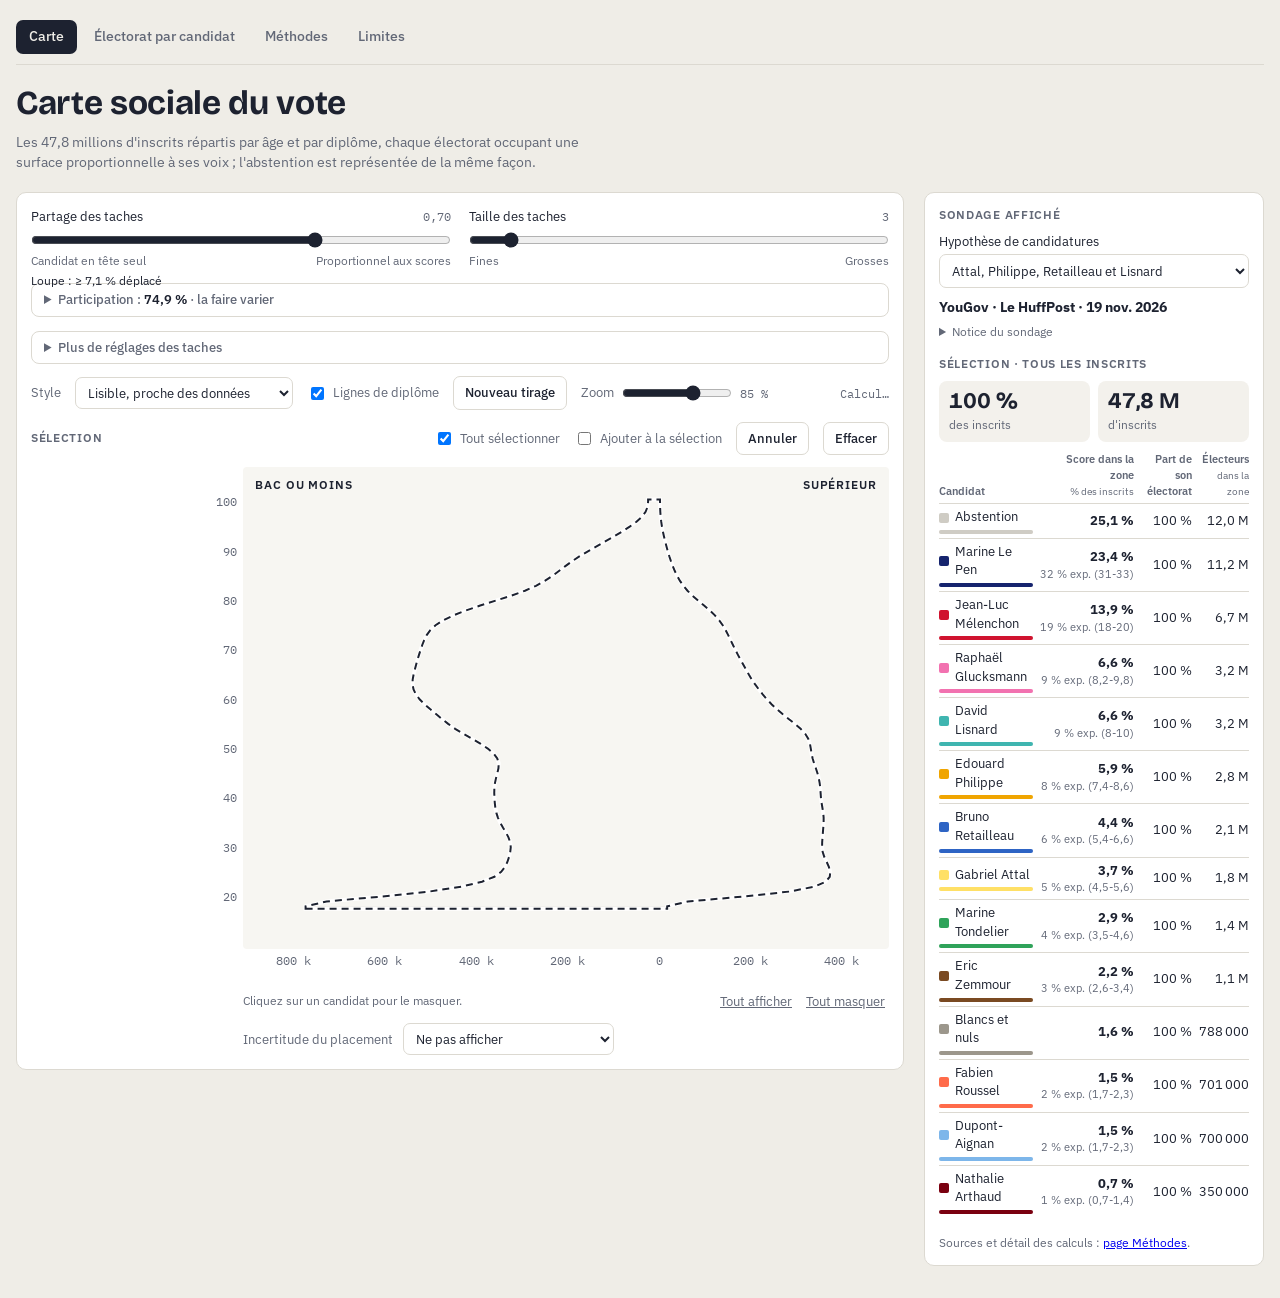
==== index.html @ eeb90f25 "Site à jour (version b83cc2e du dépôt de travail)" ====
<!doctype html>
<html lang="fr">
<head>
<meta charset="utf-8">
<meta name="robots" content="noindex, nofollow">
<meta name="viewport" content="width=device-width,initial-scale=1">
<title>Carte sociale du vote</title>
<link rel="preconnect" href="https://fonts.googleapis.com">
<link rel="stylesheet" href="https://fonts.googleapis.com/css2?family=Bricolage+Grotesque:opsz,wght@12..96,600;12..96,700&family=IBM+Plex+Sans:wght@400;500;600&family=IBM+Plex+Mono:wght@400;500&display=swap">
<link rel="stylesheet" href="style.css">
<script src="theme.js"></script>
</head>
<body>
<div class="wrap">
  <header>
    <nav class="onglets" aria-label="Pages du site"><a href="index.html" aria-current="page">Carte</a><a href="electorats.html">Électorat par candidat</a><a href="methodes.html">Méthodes</a><a href="limites.html">Limites</a><label class="theme"><input type="checkbox" id="theme"> Mode clair</label></nav>
    <h1>Carte sociale du vote</h1>
    <p class="sub">Les 47,8 millions d'inscrits répartis par âge et par diplôme, chaque électorat occupant une surface proportionnelle à ses voix ; l'abstention est représentée de la même façon.</p>
  </header>

  <section class="stage" aria-label="Carte">
    <div class="controls deux">
      <div class="ctl avec-loupe">
        <div class="row"><label for="temp">Partage des taches</label><output id="temp_o"></output></div>
        <input type="range" id="temp" min="0.05" max="1" step="0.05" value="0.45">
        <div class="ends"><span>Candidat en tête seul</span><span>Proportionnel aux scores</span></div>
        <p class="contraste" id="contraste" title="Part moyenne de la surface de chaque zone (tranche d'âge × diplôme) dessinée d'une autre couleur que celle du modèle. En dessous de 1, le réglage accentue le candidat en tête de chaque zone, si bien que le dessin grossit les bastions. Le total de chaque candidat reste exact, et les chiffres de la sélection ne dépendent pas de ce réglage. Le regroupement (gravité) accroît encore l'écart, d'où le signe ≥. Détail dans la page Méthodes, étape 6."></p>
      </div>
      <div class="ctl">
        <div class="row"><label for="grain">Taille des taches</label><output id="grain_o"></output></div>
        <input type="range" id="grain" min="2" max="14" step="1" value="5">
        <div class="ends"><span>Fines</span><span>Grosses</span></div>
      </div>
    </div>

    <details class="reglages participation" id="participation"></details>

    <details class="reglages">
      <summary>Plus de réglages des taches</summary>
      <div class="controls">
        <div class="ctl">
          <div class="row"><label for="grav">Regroupement (gravité)</label><output id="grav_o"></output></div>
          <input type="range" id="grav" min="0" max="4" step="0.25" value="0">
          <div class="ends"><span>Aucun</span><span>Maximal</span></div>
        </div>
        <div class="ctl">
          <div class="row"><label for="portee">Portée de la gravité</label><output id="portee_o"></output></div>
          <input type="range" id="portee" min="4" max="40" step="2" value="10">
          <div class="ends"><span>Voisins proches</span><span>Loin</span></div>
        </div>
        <div class="ctl">
          <div class="row"><label for="etir">Forme des taches</label><output id="etir_o"></output></div>
          <input type="range" id="etir" min="1" max="6" step="0.5" value="1">
          <div class="ends"><span>Rondes</span><span>Allongées (le long des âges)</span></div>
        </div>
      </div>
    </details>

    <div class="toolbar">
      <label class="opt" for="style">Style</label>
      <select id="style" class="style-sel" aria-label="Préréglage du style des taches"></select>
      <label class="opt"><input type="checkbox" id="dlines" checked> Lignes de diplôme</label>
      <button type="button" class="btn" id="reseed">Nouveau tirage</button>
      <label class="opt zoom" for="zoom">Zoom <input type="range" id="zoom" min="55" max="100" step="5" value="85"> <output id="zoom_o">85 %</output></label>
      <span class="spacer"></span>
      <span class="status" id="status" aria-live="polite"></span>
    </div>

    <div class="toolbar">
      <span class="tag inline">Sélection</span>
      <span class="spacer"></span>
      <label class="opt"><input type="checkbox" id="toutsel"> Tout sélectionner</label>
      <label class="opt"><input type="checkbox" id="add"> Ajouter à la sélection</label>
      <button type="button" class="btn" id="undo">Annuler</button>
      <button type="button" class="btn" id="clear">Effacer</button>
    </div>

    <div class="mapbox">
      <div class="gens" id="gens" role="group" aria-label="Générations"></div>
      <div class="yax" id="yax" aria-hidden="true"></div>
      <div class="map" id="map">
        <canvas id="tiles" role="img" aria-label="Pyramide des inscrits par âge et diplôme, en taches colorées par candidat"></canvas>
        <canvas id="over" aria-hidden="true"></canvas>
        <canvas id="draw" aria-label="Zone de dessin du lasso"></canvas>
        <div class="side-l">Bac ou moins</div>
        <div class="side-r">Supérieur</div>
      </div>
      <div></div><div></div>
      <div class="xax" id="xax" aria-hidden="true"></div>
    </div>
    <div class="legende">
      <div class="chips" id="chips" role="group" aria-label="Légende : candidats affichés (cliquer pour masquer)"></div>
      <div class="links"><span class="hint-l">Cliquez sur un candidat pour le masquer.</span><button type="button" class="linkbtn" id="all">Tout afficher</button><button type="button" class="linkbtn" id="none">Tout masquer</button></div>
      <div class="incert-ctl"><label for="incert">Incertitude du placement</label>
        <select id="incert" class="style-sel" aria-label="Hachurer les zones où la place des électeurs d'un candidat est incertaine"><option value="">Ne pas afficher</option></select></div>
      <p class="incert-leg" id="incert-leg" hidden></p>
    </div>
  </section>

  <aside class="panel">
    <div>
      <div class="tag">Sondage affiché</div>
      <div class="ctl ctl-hyp">
        <label for="hyp">Hypothèse de candidatures</label>
        <select id="hyp"></select>
      </div>
      <div id="sondage" class="sondage"></div>
    </div>
    <div id="bloc-sel">
      <div class="tag" id="seltitle">Sélection</div>
      <div id="sel"></div>
    </div>
    <p class="foot">Sources et détail des calculs : <a href="methodes.html">page Méthodes</a>.</p>
  </aside>
</div>
<script src="registre.js"></script>
<script src="taches.js"></script>
<script src="common.js"></script>
<script src="app.js"></script>
</body>
</html>
---- style.css ----
:root{
  --bg:#efede7; --panel:#ffffff; --paper:#f7f6f2; --fg:#1d2230; --muted:#626877; --line:#dcd9d1; --chip:#f3f1ec; --accent:#e0115f;
  --dip0:#86b6ef; --dip1:#5598e7; --dip2:#3987e5; --dip3:#256abf; --dip4:#184f95; --dip5:#0d366b;
  --f-display:"Bricolage Grotesque","Helvetica Neue",Arial,sans-serif;
  --f-body:"IBM Plex Sans","Helvetica Neue",Arial,sans-serif;
  --f-mono:"IBM Plex Mono",ui-monospace,Menlo,monospace;
  color-scheme:light;
}
@media (prefers-color-scheme: dark){
  :root:not([data-theme="light"]){--bg:#15171d;--panel:#1d2028;--fg:#e9eaef;--muted:#9da3b1;--line:#30343f;--chip:#262a33;--accent:#ff4d8d;--dip0:#184f95;--dip1:#256abf;--dip2:#3987e5;--dip3:#6da7ec;--dip4:#9ec5f4;--dip5:#cde2fb;color-scheme:dark}
}
*{box-sizing:border-box}
body{margin:0;background:var(--bg);color:var(--fg);font:14px/1.45 var(--f-body);padding:20px 16px 32px}
.wrap{max-width:1360px;margin:0 auto;display:grid;grid-template-columns:minmax(0,1fr) 340px;gap:20px;align-items:start}
@media (max-width:1000px){.wrap{grid-template-columns:minmax(0,1fr)}}
header{grid-column:1/-1}
h1{font-family:var(--f-display);font-weight:700;font-size:clamp(1.5rem,3vw,2.1rem);margin:0 0 4px;letter-spacing:-.01em}
.sub{margin:0;color:var(--muted);max-width:75ch}
.stage,.panel{background:var(--panel);border:1px solid var(--line);border-radius:10px;padding:14px;min-width:0}
.stage{display:flex;flex-direction:column;gap:12px}
.controls{display:grid;grid-template-columns:minmax(0,1.2fr) minmax(0,1fr) minmax(0,1fr);gap:10px 18px;align-items:end}
@media (max-width:700px){.controls{grid-template-columns:minmax(0,1fr)}.controls .contraste{position:static}}
.controls.deux{grid-template-columns:minmax(0,1fr) minmax(0,1fr)}
@media (max-width:700px){.controls.deux{grid-template-columns:minmax(0,1fr)}}
.ctl-hyp{margin:2px 0 10px}
.ctl{display:flex;flex-direction:column;gap:3px;min-width:0;font-size:.84rem}
.ctl .row{display:flex;justify-content:space-between;gap:8px}
.ctl output{font-family:var(--f-mono);font-size:.78rem;color:var(--muted)}
.ctl input[type=range]{width:100%;accent-color:var(--fg);margin:2px 0}
.ctl select{font:inherit;padding:6px 8px;border-radius:7px;border:1px solid var(--line);background:var(--panel);color:var(--fg)}
.ends{display:flex;justify-content:space-between;font-size:.72rem;color:var(--muted)}
.ctl.avec-loupe{position:relative}
.contraste{position:absolute;left:0;right:0;top:100%;margin:3px 0 0;font-size:.74rem;color:var(--fg);cursor:help;white-space:nowrap;overflow:hidden;text-overflow:ellipsis}
.toolbar{display:flex;flex-wrap:wrap;gap:8px 14px;align-items:center}
.opt{display:flex;align-items:center;gap:6px;font-size:.84rem;color:var(--muted)}
.btn{font:inherit;font-size:.84rem;font-weight:500;padding:6px 11px;border-radius:7px;border:1px solid var(--line);background:var(--panel);color:var(--fg);cursor:pointer}
.btn:hover{border-color:var(--muted)}
.spacer{flex:1}
.status{font-size:.78rem;color:var(--muted);font-family:var(--f-mono)}
button:focus-visible,input:focus-visible,select:focus-visible{outline:2px solid var(--accent);outline-offset:2px}
.zoom input{width:110px;accent-color:var(--fg)}
.zoom output{font-family:var(--f-mono);font-size:.78rem;min-width:3.2em}
.mapbox{display:grid;grid-template-columns:178px 34px minmax(0,1fr);grid-template-rows:auto 24px}
.gens{position:relative}
.gen{position:absolute;left:0;right:6px;display:flex;gap:7px;padding:4px 0;cursor:pointer;border:none;background:none;text-align:left;font:inherit;color:inherit;overflow:hidden}
.gen .bar{flex:none;width:6px;border-radius:2px}
.gen .txt{min-width:0;display:flex;flex-direction:column;justify-content:center;gap:1px;font-size:.7rem;line-height:1.2}
.gen b{font-size:.76rem;font-weight:600;white-space:nowrap}
.gen .yrs{font-weight:500}
.gen .tops{color:var(--fg)}
.gen .ab{color:var(--muted);font-size:.68rem;white-space:nowrap}
.gen:hover .txt,.gen.on .txt{text-decoration:underline;text-underline-offset:2px}
.gen.on .bar{box-shadow:0 0 0 2px var(--fg)}
.gen .lettre{display:none;font:600 .72rem var(--f-body);align-self:center}
@media (max-width:700px){.mapbox{grid-template-columns:12px 26px minmax(0,1fr)}.gen{gap:0;right:2px}.gen .txt{display:none}}
/* sur une seule colonne, le bloc « Sélection » est déplacé sous la carte (app.js, placerSelection) */
.stage>#bloc-sel{margin:10px 0 4px}
#draw{touch-action:none;cursor:crosshair}
.tag.inline{margin:0}
.kpi{display:grid;grid-template-columns:1fr 1fr;gap:8px;margin-bottom:10px}
.kpi div{background:var(--chip);border-radius:8px;padding:8px 10px}
.kpi b{display:block;font-family:var(--f-display);font-size:1.4rem;font-weight:700;font-variant-numeric:tabular-nums;line-height:1.1}
.kpi small{color:var(--muted);font-size:.74rem}
.res{width:100%;border-collapse:collapse;font-size:.8rem;font-variant-numeric:tabular-nums}
.res th{font-size:.68rem;font-weight:600;color:var(--muted);text-align:right;padding:0 0 4px 6px;vertical-align:bottom}
.res th:first-child{text-align:left;padding-left:0}
.res td{padding:4px 0 4px 6px;border-top:1px solid var(--line);text-align:right;white-space:nowrap}
.res td:first-child{text-align:left;padding-left:0;white-space:normal}
.res .nm2{display:flex;align-items:center;gap:6px}
.res .sq{width:10px;height:10px;border-radius:2px;flex:none}
.res .barre{height:4px;background:var(--chip);border-radius:2px;margin-top:3px}
.res .barre i{display:block;height:100%;border-radius:2px}
.res tr.bloc td{font-weight:600}
.res tr.dim td{opacity:.45}
.empty{color:var(--muted);background:var(--chip);border-radius:8px;padding:10px;font-size:.84rem}
.yax{position:relative}
.yax span{position:absolute;right:6px;transform:translateY(-50%);font-family:var(--f-mono);font-size:.72rem;color:var(--muted)}
.map{position:relative;aspect-ratio:1100/820;background:var(--paper);border-radius:4px;overflow:hidden}
.map canvas{position:absolute;inset:0;width:100%;height:100%}
#over{cursor:crosshair}
.side-l,.side-r{position:absolute;top:10px;font:600 .72rem var(--f-body);letter-spacing:.08em;text-transform:uppercase;color:#1d2230;pointer-events:none}
.side-l{left:12px}.side-r{right:12px}
.xax{grid-column:3;position:relative}
.xax span{position:absolute;top:4px;transform:translateX(-50%);font-family:var(--f-mono);font-size:.72rem;color:var(--muted);white-space:nowrap}
.panel{display:flex;flex-direction:column;gap:16px}
.tag{font-size:.72rem;font-weight:600;letter-spacing:.06em;text-transform:uppercase;color:var(--muted);margin-bottom:8px}
.legende{padding-left:212px}
@media (max-width:700px){.legende{padding-left:0}}
.chips{display:grid;grid-template-columns:repeat(auto-fill,minmax(290px,1fr));gap:2px 14px}
.hint-l{font-size:.78rem;color:var(--muted);margin-right:auto}
.chip{display:grid;grid-template-columns:14px minmax(0,1fr) auto auto;gap:8px;align-items:center;padding:4px 6px;border-radius:6px;cursor:pointer;user-select:none;font-size:.86rem}
.chip:hover{background:var(--chip)}
.chip input{position:absolute;opacity:0;pointer-events:none}
.chip .sw{width:14px;height:14px;border-radius:3px;box-shadow:inset 0 0 0 1px rgba(0,0,0,.12)}
.chip small{font-family:var(--f-mono);color:var(--muted);font-size:.74rem;text-align:right}
.chip.off{opacity:.5}
.chip.off .sw{background:transparent!important;box-shadow:inset 0 0 0 1.5px var(--muted)}
.chip.off .nm{text-decoration:line-through}
.links{display:flex;gap:6px;margin-top:6px}
.linkbtn{font:inherit;font-size:.8rem;background:none;border:none;color:var(--muted);text-decoration:underline;cursor:pointer;padding:2px 4px}
.sondage{font-size:.86rem}
.sondage p{margin:6px 0 0;color:var(--muted);font-size:.78rem}
.notice{margin-top:4px}
.notice summary{cursor:pointer;font-size:.78rem;color:var(--muted);width:max-content}
.notice summary:hover{color:var(--fg)}
.notice p{margin:4px 0 0;color:var(--muted);font-size:.78rem}
.foot{font-size:.74rem;color:var(--muted);margin:0}
/* page Méthode */
.doc{max-width:760px;margin:0 auto;font-size:1rem;line-height:1.65}
.doc h1{margin:8px 0 6px}
.doc h2{font-family:var(--f-display);font-weight:700;font-size:1.3rem;margin:2em 0 .5em}
.doc .chapo{color:var(--muted);font-size:1.08rem;margin:0 0 1.5em}
.doc a{color:inherit;text-decoration-color:var(--muted);text-underline-offset:2px}
.doc ul{padding-left:1.2em}.doc li{margin:.4em 0}
.doc code{font-family:var(--f-mono);font-size:.86em;background:var(--chip);padding:1px 5px;border-radius:4px}
.encadre{background:var(--panel);border:1px solid var(--line);border-radius:10px;padding:4px 20px 8px}
.encadre h2{margin-top:.8em}
.limites dt{font-weight:600;margin-top:1em}
.limites dd{margin:.2em 0 0;color:var(--fg)}
.retour{font-size:.9rem}.retour a{color:var(--muted)}
.retour.bas{margin-top:3em}
header .nav{margin-top:6px;font-size:.88rem}
header .nav a{color:var(--muted);text-underline-offset:2px}
.tab-wrap{overflow-x:auto;margin:1em 0}
.fiab-tab{width:100%;border-collapse:collapse;font-size:.9rem;line-height:1.5;min-width:560px}
.fiab-tab th{text-align:left;font-size:.74rem;font-weight:600;letter-spacing:.04em;text-transform:uppercase;color:var(--muted);padding:0 10px 8px 0;border-bottom:1px solid var(--line)}
.fiab-tab td{vertical-align:top;padding:10px 10px 10px 0;border-bottom:1px solid var(--line)}
.fiab-tab td:first-child{font-weight:600;width:26%}
.fiab-tab td:nth-child(2){width:120px;white-space:nowrap}
.fiab{display:inline-block;font-size:.76rem;font-weight:600;padding:2px 9px;border-radius:999px}
.fiab.f1{background:#d8efdc;color:#1d5b2a}
.fiab.f2{background:#e6f0d2;color:#46601a}
.fiab.f3{background:#fbe9c8;color:#7a4b06}
.fiab.f4{background:#f9d6cf;color:#8a2412}
.fiab.f5{background:#e4e2dd;color:#4a4a48}
.note-tab{font-size:.8rem;color:var(--muted)}
/* page « Électorat de chaque candidat » */
.ep{max-width:1600px;margin:0 auto;background:var(--panel);border:1px solid var(--line);border-radius:10px;padding:16px}
.ep .nav{margin:0 0 6px;font-size:.86rem}.ep .nav a{color:var(--muted);text-underline-offset:2px}
.ep-tete{display:flex;flex-wrap:wrap;gap:12px 28px;justify-content:space-between;align-items:end}
.ep-tete h1{font-size:clamp(1.3rem,2.4vw,1.8rem)}
.ep-ctl{display:grid;grid-template-columns:minmax(0,300px) 200px 200px;gap:10px 18px;align-items:end}
@media (max-width:620px){.ep-ctl{grid-template-columns:minmax(0,1fr)}}
.ep-sondage{margin:8px 0 14px;font-size:.78rem;color:var(--muted)}
.ep-corps{display:grid;grid-template-columns:minmax(0,4fr) minmax(0,7fr);gap:18px 24px;align-items:start}
@media (max-width:1100px){.ep-corps{grid-template-columns:minmax(0,1fr)}}
.ep-tout canvas{display:block;width:100%;aspect-ratio:5/4;max-height:72vh;margin-top:4px}
.ep .t{display:flex;justify-content:space-between;align-items:baseline;gap:6px;font-size:.88rem}
.ep-tout .t{font-size:.95rem}.ep-tout .opt{font-size:.78rem}
.ep .t b{font-weight:600;display:flex;align-items:center;gap:5px;min-width:0;white-space:nowrap;overflow:hidden;text-overflow:ellipsis}
.ep .t b i{flex:none;width:9px;height:9px;border-radius:2px}
.ep .t small{font-family:var(--f-mono);color:var(--muted);font-size:.72rem;white-space:nowrap}
.pt-grille{display:grid;grid-template-columns:repeat(auto-fill,minmax(210px,1fr));gap:18px 18px}
.pt-carte{min-width:0}
.pt-carte canvas{display:block;width:100%;aspect-ratio:5/4;margin-top:1px}
.pt-barre{height:5px;background:var(--chip);border-radius:2px;overflow:hidden}
.pt-barre i{display:block;height:100%}
.pt-leg{display:flex;flex-wrap:wrap;gap:3px 12px;font-size:.76rem;color:var(--muted);margin-top:6px}
.pt-leg i{display:inline-block;width:9px;height:9px;border-radius:2px;margin-right:4px;vertical-align:-1px}
.pt-pied{display:grid;grid-template-columns:260px minmax(0,1fr);gap:10px 28px;margin-top:18px;align-items:start}
@media (max-width:700px){.pt-pied{grid-template-columns:minmax(0,1fr)}}
.pt-pied p{margin:0;font-size:.78rem;color:var(--muted)}
.pt-cle i{display:block;height:12px;border-radius:2px;margin:6px 0 2px;background:linear-gradient(90deg,#f7f6f2,#16246e);box-shadow:inset 0 0 0 1px var(--line)}
.doc h3{font-size:1.05rem;margin:1.6em 0 .4em}
.pt-carte .t{flex-wrap:wrap;row-gap:0}
.theme{display:inline-flex;align-items:center;gap:5px;margin-left:12px;font-size:.82rem;color:var(--muted);cursor:pointer;white-space:nowrap}
.theme[hidden]{display:none}
@media (min-width:1101px){.ep-tout{position:sticky;top:12px}}
.pt-carte .membres{font-size:.72rem;color:var(--muted);margin-top:-1px}
.ptall-box{position:relative}
.ptvide{position:absolute;inset:0;display:flex;align-items:center;justify-content:center;margin:0;font-size:.85rem;color:var(--muted)}
.ptvide[hidden]{display:none}
.ep-tout .liens{display:flex;gap:2px}
.pt-leg .leg{font:inherit;font-size:.8rem;color:var(--fg);background:none;border:1px solid transparent;border-radius:6px;padding:2px 6px;cursor:pointer;display:inline-flex;align-items:center}
.pt-leg .leg:hover{background:var(--chip)}
.pt-leg .leg.off{color:var(--muted);text-decoration:line-through;opacity:.6}
.pt-leg .leg.off i{background:transparent!important;box-shadow:inset 0 0 0 1.5px var(--muted)}
.pt-aide{margin:2px 0 0;font-size:.72rem;color:var(--muted)}
.res small.ins{display:block;font-size:.66rem;color:var(--muted);font-weight:400}
.gen .tops i{font-style:normal;color:var(--muted)}
.res th small{font-weight:400;font-size:.62rem}
.onglets{display:flex;flex-wrap:wrap;align-items:center;gap:4px;margin:0 0 14px;padding-bottom:10px;border-bottom:1px solid var(--line)}
.onglets a{font-size:.86rem;font-weight:500;color:var(--muted);text-decoration:none;padding:6px 12px;border-radius:7px;border:1px solid transparent}
.onglets a:hover{color:var(--fg);background:var(--chip)}
.onglets a[aria-current="page"]{color:var(--bg);background:var(--fg)}
.onglets .theme{margin-left:auto}
body>nav.onglets{max-width:1360px;margin:0 auto 14px}
.doc .onglets a{text-decoration:none}
.ctl[hidden]{display:none}
.construction .formule{font-family:var(--f-mono);font-size:.86rem;line-height:1.7;background:var(--chip);border-left:3px solid var(--accent);border-radius:4px;padding:8px 12px;margin:.6em 0 1em;overflow-x:auto}
.construction var{font-style:italic;font-family:inherit}
.construction .formule var{font-family:var(--f-body)}
.construction .chaine{list-style:none;padding:0;margin:1.6em 0;display:flex;flex-wrap:wrap;gap:6px}
.construction .chaine li{margin:0}
.construction .chaine a{display:inline-flex;align-items:center;gap:6px;font-size:.84rem;text-decoration:none;color:var(--fg);background:var(--panel);border:1px solid var(--line);border-radius:999px;padding:4px 12px 4px 4px}
.construction .chaine a:hover{border-color:var(--muted)}
.construction .chaine b,.construction .num{display:inline-flex;align-items:center;justify-content:center;width:22px;height:22px;border-radius:50%;background:var(--fg);color:var(--bg);font:600 .78rem var(--f-body)}
.construction .num{width:30px;height:30px;font-size:.95rem;flex:none}
.construction .etape{border-top:1px solid var(--line);margin-top:2.4em;padding-top:.4em}
.construction .etape h2{display:flex;flex-wrap:wrap;align-items:center;gap:8px 10px}
.construction .etape h2 .fiab{font-family:var(--f-body)}
.construction h3{font-size:.8rem;letter-spacing:.06em;text-transform:uppercase;color:var(--muted);margin:1.5em 0 .3em}
.construction .pistes{background:var(--panel);border:1px solid var(--line);border-radius:8px;padding:10px 16px 4px;margin-top:1.4em;font-size:.94rem}
.construction .pistes ul{margin:.4em 0}
.petit-tab{border-collapse:collapse;font-size:.86rem;margin:.6em 0 1em;font-variant-numeric:tabular-nums;display:block;overflow-x:auto}
.petit-tab th,.petit-tab td{padding:4px 12px 4px 0;text-align:right;border-bottom:1px solid var(--line);white-space:nowrap}
.petit-tab th{font-size:.74rem;color:var(--muted);font-weight:600}
.petit-tab td:first-child,.petit-tab th:first-child{text-align:left}
.construction .priorites li{margin:.5em 0}
.graphe{margin:1.2em 0 1.6em;padding:0}
.graphe figcaption{font-size:.95rem;margin-bottom:4px}
.graphe figcaption b{display:block;font-weight:600}
.graphe figcaption span{color:var(--muted);font-size:.84rem}
.g-corps{position:relative}
.g-corps svg{display:block;width:100%;height:auto;overflow:visible;touch-action:pan-y}
.g-leg{display:flex;flex-wrap:wrap;gap:3px 14px;font-size:.78rem;color:var(--muted);margin:4px 0 2px}
.g-leg i{display:inline-block;width:14px;height:3px;border-radius:2px;background:var(--c);margin-right:5px;vertical-align:3px}
.g-leg i.pt{width:8px;height:8px;border-radius:50%;vertical-align:0}
.g-leg i.tir{background:repeating-linear-gradient(90deg,var(--c) 0 4px,transparent 4px 7px)}
.g-grille{stroke:var(--line);stroke-width:1}
.g-base{stroke:var(--muted);stroke-width:1;opacity:.6}
.g-ref{stroke:var(--muted);stroke-width:1;stroke-dasharray:3 3}
.g-axe{fill:var(--muted);font:11px var(--f-mono)}
.g-ligne{fill:none;stroke-width:2;stroke-linejoin:round;stroke-linecap:round}
.g-ligne.tir{stroke-dasharray:5 4}
.g-pt{stroke:var(--panel);stroke-width:2}
.g-aire{stroke:var(--panel);stroke-width:1.5}
.g-ret{stroke:var(--muted);stroke-width:1}
.g-bulle{position:absolute;top:30px;z-index:2;pointer-events:none;background:var(--panel);border:1px solid var(--line);border-radius:8px;padding:7px 10px;font-size:.78rem;box-shadow:0 4px 14px rgba(0,0,0,.12);min-width:150px}
.g-bulle[hidden]{display:none}
.g-bulle table{border-collapse:collapse;margin-top:3px}
.g-bulle td{padding:1px 0}
.g-bulle td+td{padding-left:12px;text-align:right;font-family:var(--f-mono)}
.g-bulle i{display:inline-block;width:8px;height:8px;border-radius:2px;margin-right:5px}
.g-note{font-size:.8rem;color:var(--muted);margin:4px 0 0}
.g-trio{display:grid;grid-template-columns:repeat(3,minmax(0,1fr));gap:4px 16px}
.g-duo{display:grid;grid-template-columns:repeat(2,minmax(0,1fr));gap:4px 18px}
@media (max-width:640px){.g-trio,.g-duo{grid-template-columns:minmax(0,1fr)}}
.g-trio .graphe,.g-duo .graphe{margin:.4em 0}
.g-trio figcaption b,.g-duo figcaption b{font-size:.88rem}
.demo{display:grid;grid-template-columns:repeat(4,minmax(0,1fr));gap:12px;margin:1em 0 .4em}
@media (max-width:640px){.demo{grid-template-columns:repeat(2,minmax(0,1fr))}}
.demo canvas{display:block;width:100%;aspect-ratio:1;image-rendering:pixelated;border-radius:4px}
.demo div{font-size:.8rem;margin-top:4px;line-height:1.35}
.demo small{display:block;color:var(--muted);font-family:var(--f-mono);font-size:.72rem}
.reglages{margin:2px 0 0;border:1px solid var(--line);border-radius:8px;padding:6px 12px}
.reglages summary{cursor:pointer;font-size:.84rem;color:var(--muted);font-weight:500}
.reglages[open] summary{margin-bottom:8px}
.reglages .opt{margin-top:8px}
.style-sel{font:inherit;font-size:.84rem;padding:5px 8px;border-radius:7px;border:1px solid var(--line);background:var(--panel);color:var(--fg);max-width:100%}

/* Construction : résumé en clair puis explication détaillée dépliable */
.construction .resume{font-size:1.02rem;line-height:1.65;background:var(--panel);border:1px solid var(--line);border-left:3px solid var(--accent);border-radius:0 10px 10px 0;padding:12px 18px;margin:.7em 0 .9em}
.construction .encadre .resume{border:0;background:none;padding:0}
.construction details.detail>summary{cursor:pointer;display:inline-flex;align-items:center;gap:8px;font-size:.88rem;font-weight:600;color:var(--accent);padding:4px 0;list-style:none}
.construction details.detail>summary::-webkit-details-marker{display:none}
.construction details.detail>summary::before{content:"";width:0;height:0;border-left:6px solid currentColor;border-top:4px solid transparent;border-bottom:4px solid transparent;transition:transform .15s}
.construction details.detail[open]>summary::before{transform:rotate(90deg)}
.construction details.detail[open]>summary{margin-bottom:.4em}
.construction .mode-lecture{font-size:.9rem;color:var(--muted);display:flex;flex-wrap:wrap;align-items:center;gap:8px 12px}
@media print{.construction details.detail>*{display:block}}

.reglages.participation .aide{font-size:.8rem;color:var(--muted);line-height:1.5;margin:.4em 0 .6em}
.reglages.participation summary b{color:var(--fg);font-weight:600}
.ep-participation{margin:0 0 14px}
.part-graphes{display:grid;grid-template-columns:repeat(auto-fit,minmax(260px,1fr));gap:10px 18px;margin:.6em 0}
.part-graphes figure{margin:0}
.part-graphes figcaption{font-size:.82rem;font-weight:600}
.part-graphes figcaption small{font-weight:400;color:var(--muted);margin-left:6px}
.part-svg{width:100%;height:auto;display:block}
.part-grille{stroke:var(--line);stroke-width:1}
.part-axe{font-size:9.5px;fill:var(--muted);font-family:var(--f-mono)}
.part-base{fill:none;stroke:var(--muted);stroke-width:1.5;stroke-dasharray:4 3}
.part-nouv{fill:none;stroke:var(--accent);stroke-width:2}
.part-tige{stroke:var(--accent);stroke-width:2}
.part-pt-base{fill:var(--panel);stroke:var(--muted);stroke-width:1.5}
.part-pt{fill:var(--accent)}
.part-val{font-size:9.5px;fill:var(--fg);font-family:var(--f-mono)}

/* incertitude : hachures sur la pyramide (app.js, superposer) et leur légende */
.incert-ctl{display:flex;flex-wrap:wrap;align-items:center;gap:6px 10px;margin-top:10px;font-size:.84rem;color:var(--muted)}
.incert-leg{margin:6px 0 0;font-size:.8rem;color:var(--muted);line-height:1.5}
.incert-leg .niv{display:flex;flex-wrap:wrap;gap:4px 14px;align-items:center;margin-top:4px}
.incert-leg i{display:inline-block;width:16px;height:12px;border-radius:2px;margin-right:5px;vertical-align:-2px;border:1px solid var(--line)}
.incert-leg i{background-color:#f7f6f2}
.incert-leg i.moy{background-image:repeating-linear-gradient(135deg,rgba(29,34,48,.45) 0 1px,transparent 1px 6px)}
.incert-leg i.lar{background-image:repeating-linear-gradient(135deg,rgba(29,34,48,.65) 0 1.2px,transparent 1.2px 3px)}

/* pyramide seule, intégrée dans une autre page (index.html?vue=…) */
html.vue body{padding:0;background:var(--panel)}
html.vue .wrap{display:block;max-width:none}
html.vue header,html.vue .controls,html.vue .stage>details,html.vue .toolbar,html.vue .panel,html.vue .legende,html.vue .incert-leg{display:none}
html.vue .gens{visibility:hidden;overflow:hidden}
html.vue .stage{border:0;padding:4px;background:transparent}
html.vue .mapbox{grid-template-columns:0 30px minmax(0,1fr)}
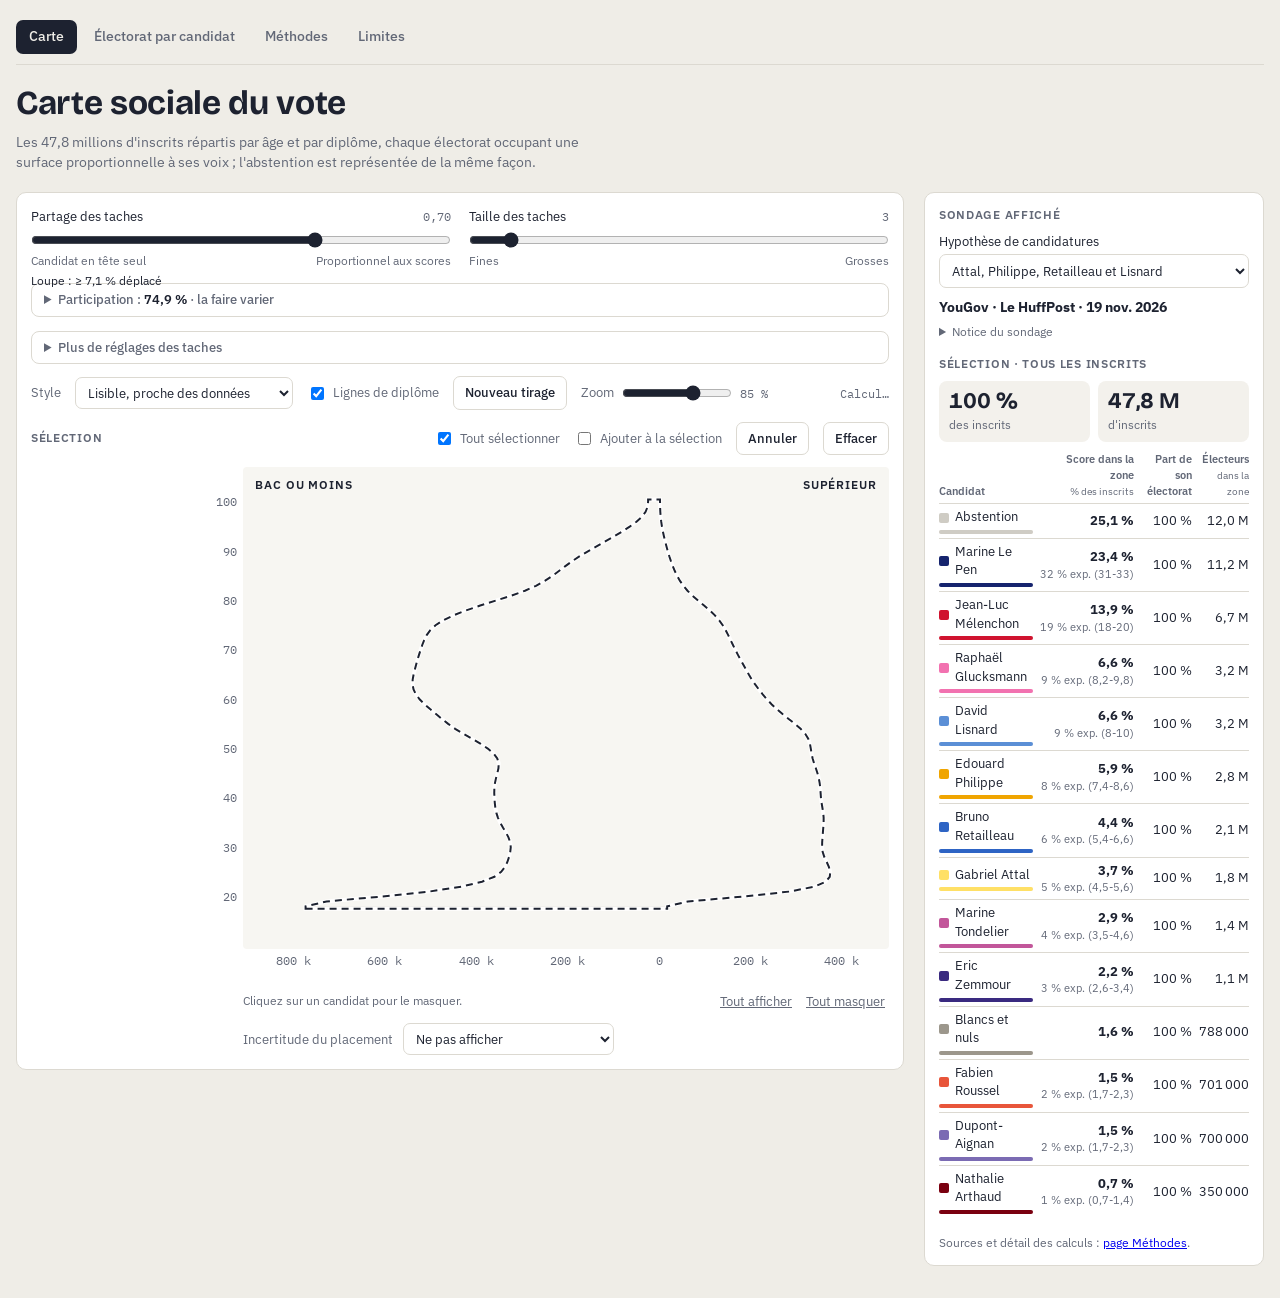
==== commit b75a95fd: "Site à jour (version 53dcf27 du dépôt de travail)" ====
--- a/index.html
+++ b/index.html
@@ -7,8 +7,8 @@
 <title>Carte sociale du vote</title>
 <link rel="preconnect" href="https://fonts.googleapis.com">
 <link rel="stylesheet" href="https://fonts.googleapis.com/css2?family=Bricolage+Grotesque:opsz,wght@12..96,600;12..96,700&family=IBM+Plex+Sans:wght@400;500;600&family=IBM+Plex+Mono:wght@400;500&display=swap">
-<link rel="stylesheet" href="style.css">
-<script src="theme.js"></script>
+<link rel="stylesheet" href="style.css?v=53dcf27">
+<script src="theme.js?v=53dcf27"></script>
 </head>
 <body>
 <div class="wrap">
@@ -113,9 +113,9 @@
     <p class="foot">Sources et détail des calculs : <a href="methodes.html">page Méthodes</a>.</p>
   </aside>
 </div>
-<script src="registre.js"></script>
-<script src="taches.js"></script>
-<script src="common.js"></script>
-<script src="app.js"></script>
+<script src="registre.js?v=53dcf27"></script>
+<script src="taches.js?v=53dcf27"></script>
+<script src="common.js?v=53dcf27"></script>
+<script src="app.js?v=53dcf27"></script>
 </body>
 </html>
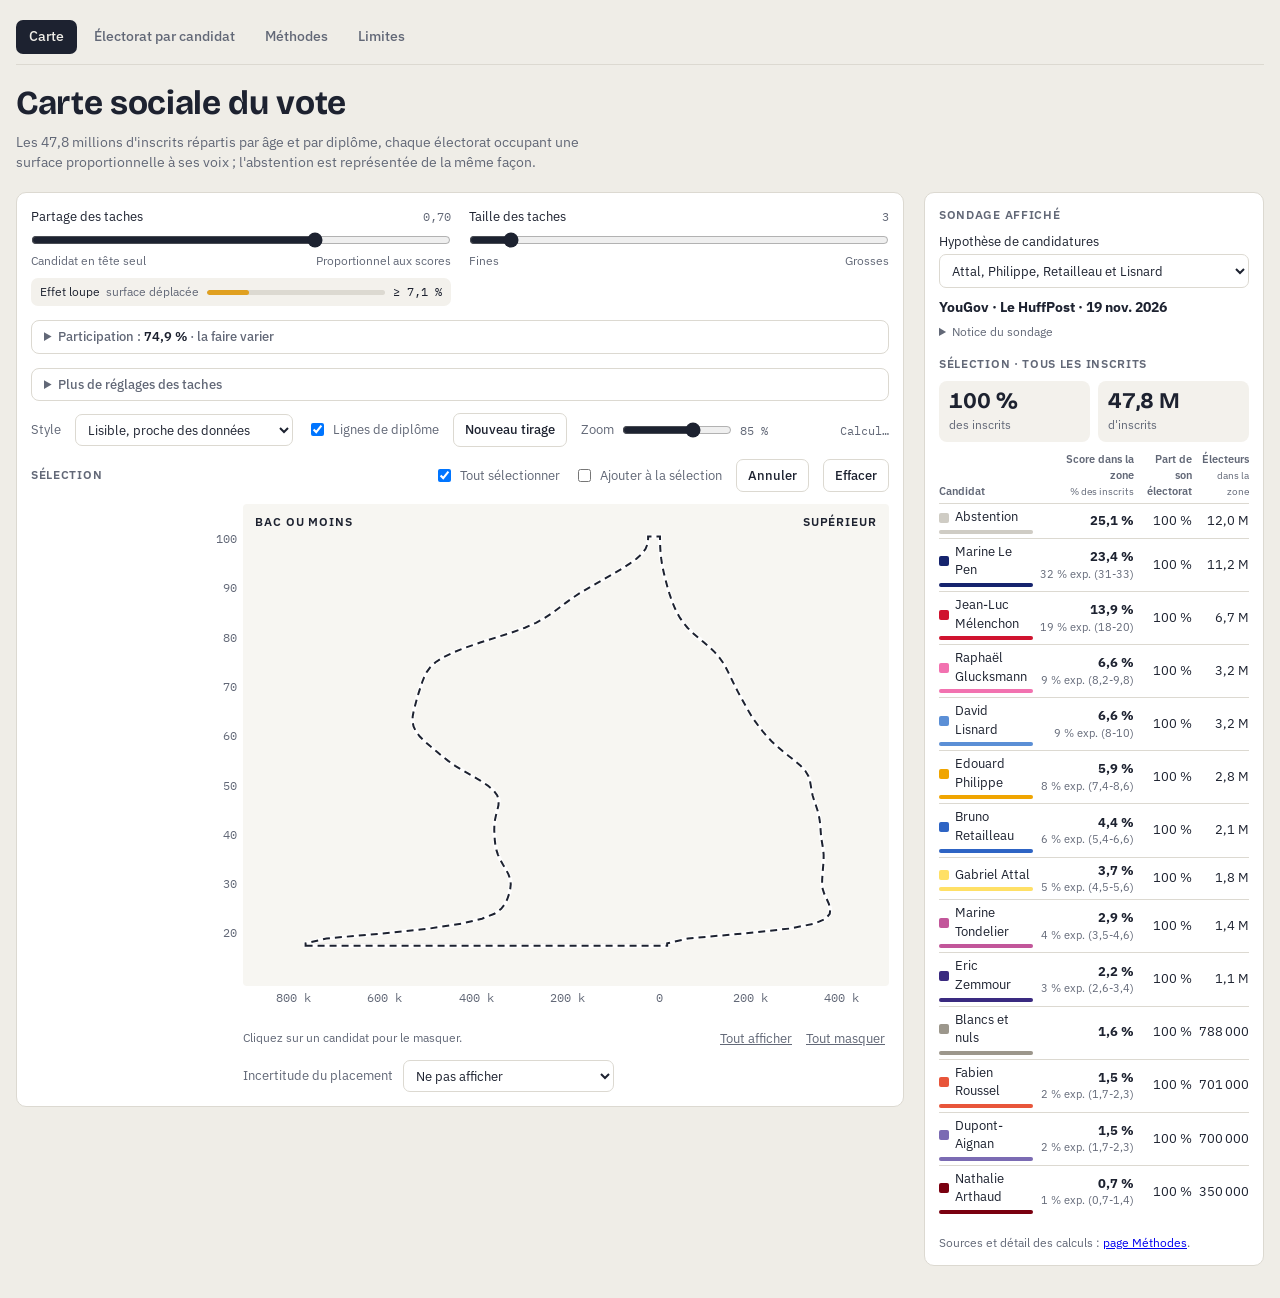
==== commit b6e31941: "Site à jour (version de4f695 du dépôt de travail)" ====
--- a/index.html
+++ b/index.html
@@ -7,8 +7,8 @@
 <title>Carte sociale du vote</title>
 <link rel="preconnect" href="https://fonts.googleapis.com">
 <link rel="stylesheet" href="https://fonts.googleapis.com/css2?family=Bricolage+Grotesque:opsz,wght@12..96,600;12..96,700&family=IBM+Plex+Sans:wght@400;500;600&family=IBM+Plex+Mono:wght@400;500&display=swap">
-<link rel="stylesheet" href="style.css?v=53dcf27">
-<script src="theme.js?v=53dcf27"></script>
+<link rel="stylesheet" href="style.css?v=de4f695">
+<script src="theme.js?v=de4f695"></script>
 </head>
 <body>
 <div class="wrap">
@@ -20,11 +20,13 @@
 
   <section class="stage" aria-label="Carte">
     <div class="controls deux">
-      <div class="ctl avec-loupe">
+      <div class="ctl">
         <div class="row"><label for="temp">Partage des taches</label><output id="temp_o"></output></div>
         <input type="range" id="temp" min="0.05" max="1" step="0.05" value="0.45">
         <div class="ends"><span>Candidat en tête seul</span><span>Proportionnel aux scores</span></div>
-        <p class="contraste" id="contraste" title="Part moyenne de la surface de chaque zone (tranche d'âge × diplôme) dessinée d'une autre couleur que celle du modèle. En dessous de 1, le réglage accentue le candidat en tête de chaque zone, si bien que le dessin grossit les bastions. Le total de chaque candidat reste exact, et les chiffres de la sélection ne dépendent pas de ce réglage. Le regroupement (gravité) accroît encore l'écart, d'où le signe ≥. Détail dans la page Méthodes, étape 6."></p>
+        <div class="loupe" id="contraste" title="Part moyenne de la surface de chaque zone (tranche d'âge × diplôme) dessinée d'une autre couleur que celle du modèle. En dessous de 1, le réglage accentue le candidat en tête de chaque zone, si bien que le dessin grossit les bastions. Le total de chaque candidat reste exact, et les chiffres de la sélection ne dépendent pas de ce réglage. Le regroupement (gravité) accroît encore l'écart, d'où le signe ≥. Détail dans la page Méthodes, étape 6.">
+          <span class="loupe-nom">Effet loupe <small>surface déplacée</small></span><span class="loupe-barre"><i></i></span><span class="loupe-val"></span>
+        </div>
       </div>
       <div class="ctl">
         <div class="row"><label for="grain">Taille des taches</label><output id="grain_o"></output></div>
@@ -113,9 +115,9 @@
     <p class="foot">Sources et détail des calculs : <a href="methodes.html">page Méthodes</a>.</p>
   </aside>
 </div>
-<script src="registre.js?v=53dcf27"></script>
-<script src="taches.js?v=53dcf27"></script>
-<script src="common.js?v=53dcf27"></script>
-<script src="app.js?v=53dcf27"></script>
+<script src="registre.js?v=de4f695"></script>
+<script src="taches.js?v=de4f695"></script>
+<script src="common.js?v=de4f695"></script>
+<script src="app.js?v=de4f695"></script>
 </body>
 </html>
--- a/style.css
+++ b/style.css
@@ -19,8 +19,8 @@
 .stage,.panel{background:var(--panel);border:1px solid var(--line);border-radius:10px;padding:14px;min-width:0}
 .stage{display:flex;flex-direction:column;gap:12px}
 .controls{display:grid;grid-template-columns:minmax(0,1.2fr) minmax(0,1fr) minmax(0,1fr);gap:10px 18px;align-items:end}
-@media (max-width:700px){.controls{grid-template-columns:minmax(0,1fr)}.controls .contraste{position:static}}
-.controls.deux{grid-template-columns:minmax(0,1fr) minmax(0,1fr)}
+@media (max-width:700px){.controls{grid-template-columns:minmax(0,1fr)}}
+.controls.deux{grid-template-columns:minmax(0,1fr) minmax(0,1fr);align-items:start}
 @media (max-width:700px){.controls.deux{grid-template-columns:minmax(0,1fr)}}
 .ctl-hyp{margin:2px 0 10px}
 .ctl{display:flex;flex-direction:column;gap:3px;min-width:0;font-size:.84rem}
@@ -29,8 +29,13 @@
 .ctl input[type=range]{width:100%;accent-color:var(--fg);margin:2px 0}
 .ctl select{font:inherit;padding:6px 8px;border-radius:7px;border:1px solid var(--line);background:var(--panel);color:var(--fg)}
 .ends{display:flex;justify-content:space-between;font-size:.72rem;color:var(--muted)}
-.ctl.avec-loupe{position:relative}
-.contraste{position:absolute;left:0;right:0;top:100%;margin:3px 0 0;font-size:.74rem;color:var(--fg);cursor:help;white-space:nowrap;overflow:hidden;text-overflow:ellipsis}
+/* effet loupe du partage des taches : jauge de la part de surface redessinée d'une autre couleur que le modèle */
+.loupe{display:grid;grid-template-columns:auto minmax(40px,1fr) auto;align-items:center;gap:8px;margin-top:6px;padding:5px 9px;border-radius:7px;background:var(--chip);font-size:.76rem;cursor:help}
+.loupe-nom{color:var(--fg)}
+.loupe-nom small{color:var(--muted);font-size:inherit;margin-left:3px}
+.loupe-barre{height:5px;border-radius:3px;background:var(--line);overflow:hidden}
+.loupe-barre i{display:block;height:100%;width:var(--l,0%);border-radius:3px;background:var(--lc,var(--muted));transition:width .2s}
+.loupe-val{font-family:var(--f-mono);color:var(--fg);white-space:nowrap}
 .toolbar{display:flex;flex-wrap:wrap;gap:8px 14px;align-items:center}
 .opt{display:flex;align-items:center;gap:6px;font-size:.84rem;color:var(--muted)}
 .btn{font:inherit;font-size:.84rem;font-weight:500;padding:6px 11px;border-radius:7px;border:1px solid var(--line);background:var(--panel);color:var(--fg);cursor:pointer}
@@ -200,13 +205,10 @@
 .construction .etape h2{display:flex;flex-wrap:wrap;align-items:center;gap:8px 10px}
 .construction .etape h2 .fiab{font-family:var(--f-body)}
 .construction h3{font-size:.8rem;letter-spacing:.06em;text-transform:uppercase;color:var(--muted);margin:1.5em 0 .3em}
-.construction .pistes{background:var(--panel);border:1px solid var(--line);border-radius:8px;padding:10px 16px 4px;margin-top:1.4em;font-size:.94rem}
-.construction .pistes ul{margin:.4em 0}
 .petit-tab{border-collapse:collapse;font-size:.86rem;margin:.6em 0 1em;font-variant-numeric:tabular-nums;display:block;overflow-x:auto}
 .petit-tab th,.petit-tab td{padding:4px 12px 4px 0;text-align:right;border-bottom:1px solid var(--line);white-space:nowrap}
 .petit-tab th{font-size:.74rem;color:var(--muted);font-weight:600}
 .petit-tab td:first-child,.petit-tab th:first-child{text-align:left}
-.construction .priorites li{margin:.5em 0}
 .graphe{margin:1.2em 0 1.6em;padding:0}
 .graphe figcaption{font-size:.95rem;margin-bottom:4px}
 .graphe figcaption b{display:block;font-weight:600}
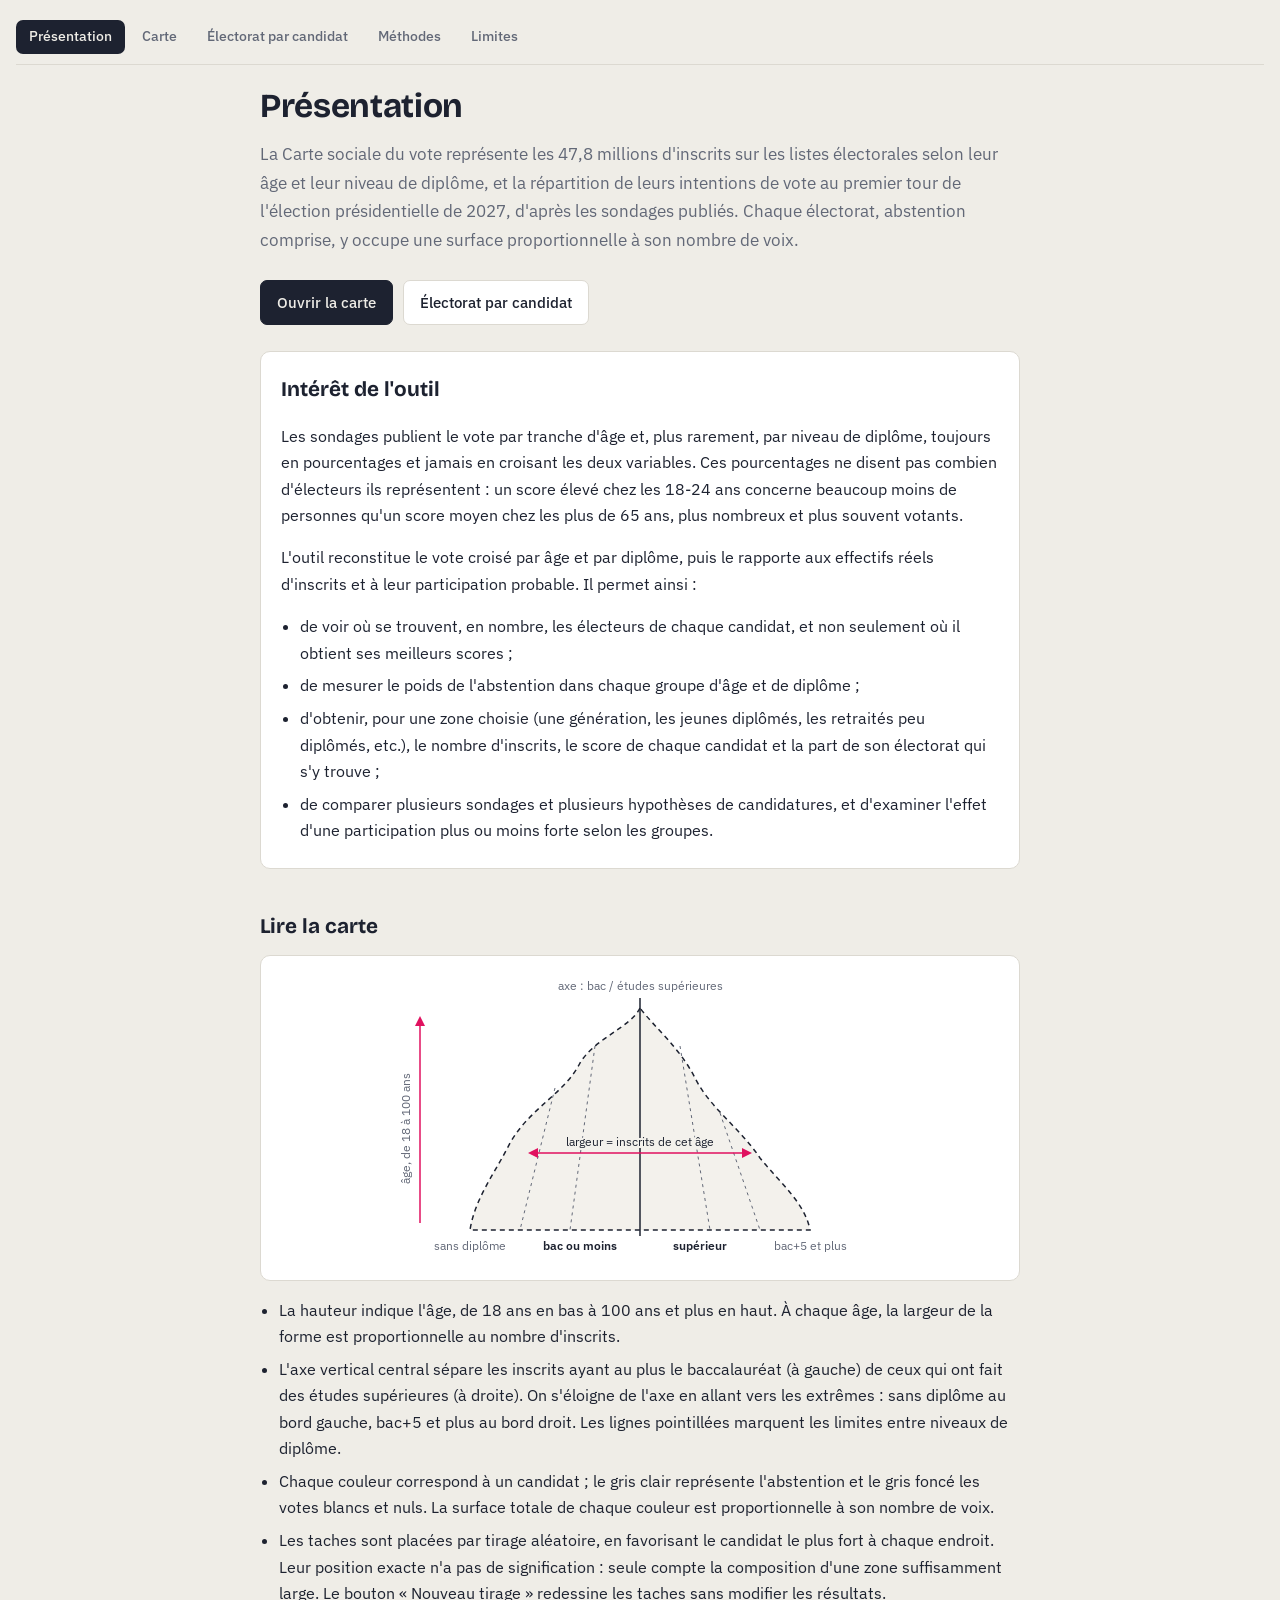
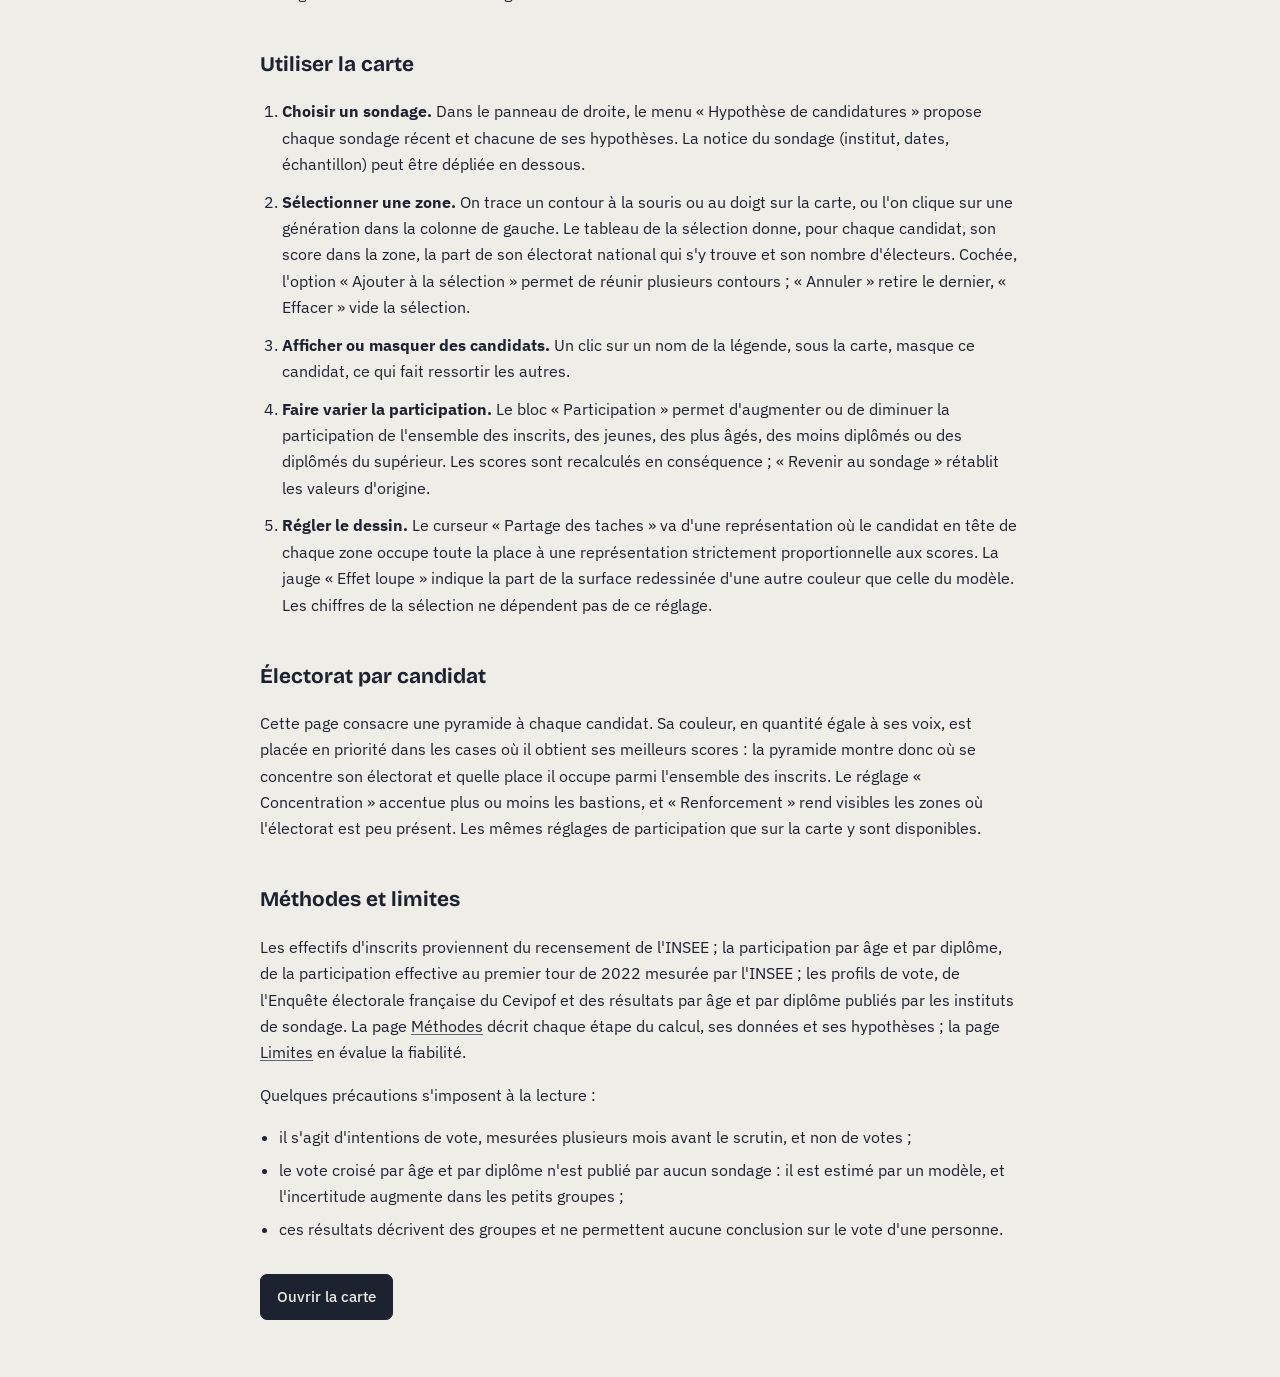
==== commit a41b18e9: "Site à jour (version 9be120b du dépôt de travail)" ====
--- a/index.html
+++ b/index.html
@@ -4,120 +4,80 @@
 <meta charset="utf-8">
 <meta name="robots" content="noindex, nofollow">
 <meta name="viewport" content="width=device-width,initial-scale=1">
-<title>Carte sociale du vote</title>
+<title>Présentation · Carte sociale du vote</title>
 <link rel="preconnect" href="https://fonts.googleapis.com">
 <link rel="stylesheet" href="https://fonts.googleapis.com/css2?family=Bricolage+Grotesque:opsz,wght@12..96,600;12..96,700&family=IBM+Plex+Sans:wght@400;500;600&family=IBM+Plex+Mono:wght@400;500&display=swap">
-<link rel="stylesheet" href="style.css?v=de4f695">
-<script src="theme.js?v=de4f695"></script>
+<link rel="stylesheet" href="style.css?v=9be120b">
+<script src="theme.js?v=9be120b"></script>
 </head>
 <body>
-<div class="wrap">
-  <header>
-    <nav class="onglets" aria-label="Pages du site"><a href="index.html" aria-current="page">Carte</a><a href="electorats.html">Électorat par candidat</a><a href="methodes.html">Méthodes</a><a href="limites.html">Limites</a><label class="theme"><input type="checkbox" id="theme"> Mode clair</label></nav>
-    <h1>Carte sociale du vote</h1>
-    <p class="sub">Les 47,8 millions d'inscrits répartis par âge et par diplôme, chaque électorat occupant une surface proportionnelle à ses voix ; l'abstention est représentée de la même façon.</p>
-  </header>
+<nav class="onglets" aria-label="Pages du site"><a href="index.html" aria-current="page">Présentation</a><a href="carte.html">Carte</a><a href="electorats.html">Électorat par candidat</a><a href="methodes.html">Méthodes</a><a href="limites.html">Limites</a><label class="theme"><input type="checkbox" id="theme"> Mode clair</label></nav>
+<article class="doc construction presentation">
+  <h1>Présentation</h1>
+  <p class="chapo">La Carte sociale du vote représente les 47,8 millions d'inscrits sur les listes électorales selon leur âge et leur niveau de diplôme, et la répartition de leurs intentions de vote au premier tour de l'élection présidentielle de 2027, d'après les sondages publiés. Chaque électorat, abstention comprise, y occupe une surface proportionnelle à son nombre de voix.</p>
 
-  <section class="stage" aria-label="Carte">
-    <div class="controls deux">
-      <div class="ctl">
-        <div class="row"><label for="temp">Partage des taches</label><output id="temp_o"></output></div>
-        <input type="range" id="temp" min="0.05" max="1" step="0.05" value="0.45">
-        <div class="ends"><span>Candidat en tête seul</span><span>Proportionnel aux scores</span></div>
-        <div class="loupe" id="contraste" title="Part moyenne de la surface de chaque zone (tranche d'âge × diplôme) dessinée d'une autre couleur que celle du modèle. En dessous de 1, le réglage accentue le candidat en tête de chaque zone, si bien que le dessin grossit les bastions. Le total de chaque candidat reste exact, et les chiffres de la sélection ne dépendent pas de ce réglage. Le regroupement (gravité) accroît encore l'écart, d'où le signe ≥. Détail dans la page Méthodes, étape 6.">
-          <span class="loupe-nom">Effet loupe <small>surface déplacée</small></span><span class="loupe-barre"><i></i></span><span class="loupe-val"></span>
-        </div>
-      </div>
-      <div class="ctl">
-        <div class="row"><label for="grain">Taille des taches</label><output id="grain_o"></output></div>
-        <input type="range" id="grain" min="2" max="14" step="1" value="5">
-        <div class="ends"><span>Fines</span><span>Grosses</span></div>
-      </div>
-    </div>
+  <p class="ouvrir"><a class="btn btn-fort" href="carte.html">Ouvrir la carte</a> <a class="btn" href="electorats.html">Électorat par candidat</a></p>
 
-    <details class="reglages participation" id="participation"></details>
-
-    <details class="reglages">
-      <summary>Plus de réglages des taches</summary>
-      <div class="controls">
-        <div class="ctl">
-          <div class="row"><label for="grav">Regroupement (gravité)</label><output id="grav_o"></output></div>
-          <input type="range" id="grav" min="0" max="4" step="0.25" value="0">
-          <div class="ends"><span>Aucun</span><span>Maximal</span></div>
-        </div>
-        <div class="ctl">
-          <div class="row"><label for="portee">Portée de la gravité</label><output id="portee_o"></output></div>
-          <input type="range" id="portee" min="4" max="40" step="2" value="10">
-          <div class="ends"><span>Voisins proches</span><span>Loin</span></div>
-        </div>
-        <div class="ctl">
-          <div class="row"><label for="etir">Forme des taches</label><output id="etir_o"></output></div>
-          <input type="range" id="etir" min="1" max="6" step="0.5" value="1">
-          <div class="ends"><span>Rondes</span><span>Allongées (le long des âges)</span></div>
-        </div>
-      </div>
-    </details>
-
-    <div class="toolbar">
-      <label class="opt" for="style">Style</label>
-      <select id="style" class="style-sel" aria-label="Préréglage du style des taches"></select>
-      <label class="opt"><input type="checkbox" id="dlines" checked> Lignes de diplôme</label>
-      <button type="button" class="btn" id="reseed">Nouveau tirage</button>
-      <label class="opt zoom" for="zoom">Zoom <input type="range" id="zoom" min="55" max="100" step="5" value="85"> <output id="zoom_o">85 %</output></label>
-      <span class="spacer"></span>
-      <span class="status" id="status" aria-live="polite"></span>
-    </div>
-
-    <div class="toolbar">
-      <span class="tag inline">Sélection</span>
-      <span class="spacer"></span>
-      <label class="opt"><input type="checkbox" id="toutsel"> Tout sélectionner</label>
-      <label class="opt"><input type="checkbox" id="add"> Ajouter à la sélection</label>
-      <button type="button" class="btn" id="undo">Annuler</button>
-      <button type="button" class="btn" id="clear">Effacer</button>
-    </div>
-
-    <div class="mapbox">
-      <div class="gens" id="gens" role="group" aria-label="Générations"></div>
-      <div class="yax" id="yax" aria-hidden="true"></div>
-      <div class="map" id="map">
-        <canvas id="tiles" role="img" aria-label="Pyramide des inscrits par âge et diplôme, en taches colorées par candidat"></canvas>
-        <canvas id="over" aria-hidden="true"></canvas>
-        <canvas id="draw" aria-label="Zone de dessin du lasso"></canvas>
-        <div class="side-l">Bac ou moins</div>
-        <div class="side-r">Supérieur</div>
-      </div>
-      <div></div><div></div>
-      <div class="xax" id="xax" aria-hidden="true"></div>
-    </div>
-    <div class="legende">
-      <div class="chips" id="chips" role="group" aria-label="Légende : candidats affichés (cliquer pour masquer)"></div>
-      <div class="links"><span class="hint-l">Cliquez sur un candidat pour le masquer.</span><button type="button" class="linkbtn" id="all">Tout afficher</button><button type="button" class="linkbtn" id="none">Tout masquer</button></div>
-      <div class="incert-ctl"><label for="incert">Incertitude du placement</label>
-        <select id="incert" class="style-sel" aria-label="Hachurer les zones où la place des électeurs d'un candidat est incertaine"><option value="">Ne pas afficher</option></select></div>
-      <p class="incert-leg" id="incert-leg" hidden></p>
-    </div>
+  <section class="encadre">
+    <h2>Intérêt de l'outil</h2>
+    <p>Les sondages publient le vote par tranche d'âge et, plus rarement, par niveau de diplôme, toujours en pourcentages et jamais en croisant les deux variables. Ces pourcentages ne disent pas combien d'électeurs ils représentent : un score élevé chez les 18-24 ans concerne beaucoup moins de personnes qu'un score moyen chez les plus de 65 ans, plus nombreux et plus souvent votants.</p>
+    <p>L'outil reconstitue le vote croisé par âge et par diplôme, puis le rapporte aux effectifs réels d'inscrits et à leur participation probable. Il permet ainsi :</p>
+    <ul>
+      <li>de voir où se trouvent, en nombre, les électeurs de chaque candidat, et non seulement où il obtient ses meilleurs scores ;</li>
+      <li>de mesurer le poids de l'abstention dans chaque groupe d'âge et de diplôme ;</li>
+      <li>d'obtenir, pour une zone choisie (une génération, les jeunes diplômés, les retraités peu diplômés, etc.), le nombre d'inscrits, le score de chaque candidat et la part de son électorat qui s'y trouve ;</li>
+      <li>de comparer plusieurs sondages et plusieurs hypothèses de candidatures, et d'examiner l'effet d'une participation plus ou moins forte selon les groupes.</li>
+    </ul>
   </section>
 
-  <aside class="panel">
-    <div>
-      <div class="tag">Sondage affiché</div>
-      <div class="ctl ctl-hyp">
-        <label for="hyp">Hypothèse de candidatures</label>
-        <select id="hyp"></select>
-      </div>
-      <div id="sondage" class="sondage"></div>
-    </div>
-    <div id="bloc-sel">
-      <div class="tag" id="seltitle">Sélection</div>
-      <div id="sel"></div>
-    </div>
-    <p class="foot">Sources et détail des calculs : <a href="methodes.html">page Méthodes</a>.</p>
-  </aside>
-</div>
-<script src="registre.js?v=de4f695"></script>
-<script src="taches.js?v=de4f695"></script>
-<script src="common.js?v=de4f695"></script>
-<script src="app.js?v=de4f695"></script>
+  <h2>Lire la carte</h2>
+  <figure class="schema">
+    <svg viewBox="0 0 520 300" role="img" aria-labelledby="schema-titre">
+      <title id="schema-titre">Schéma de lecture : l'âge en ordonnée, les diplômes de part et d'autre d'un axe central, la largeur proportionnelle au nombre d'inscrits</title>
+      <path class="s-forme" d="M260 40 C 250 60, 215 70, 200 95 C 185 125, 150 140, 130 175 C 115 205, 95 230, 90 262 L 430 262 C 425 235, 400 215, 380 190 C 360 160, 330 140, 315 110 C 300 80, 275 60, 260 40 Z"/>
+      <line class="s-axe" x1="260" y1="30" x2="260" y2="268"/>
+      <line class="s-dip" x1="215" y1="78" x2="190" y2="262"/><line class="s-dip" x1="175" y1="120" x2="140" y2="262"/>
+      <line class="s-dip" x1="300" y1="78" x2="330" y2="262"/><line class="s-dip" x1="340" y1="145" x2="380" y2="262"/>
+      <text class="s-t s-gras" x="200" y="282" text-anchor="middle">bac ou moins</text>
+      <text class="s-t s-gras" x="320" y="282" text-anchor="middle">supérieur</text>
+      <text class="s-t" x="90" y="282" text-anchor="middle">sans diplôme</text>
+      <text class="s-t" x="430" y="282" text-anchor="middle">bac+5 et plus</text>
+      <text class="s-t" x="260" y="22" text-anchor="middle">axe : bac / études supérieures</text>
+      <line class="s-fl" x1="40" y1="255" x2="40" y2="50"/><path class="s-pt" d="M35 58 L40 48 L45 58 Z"/>
+      <text class="s-t" x="30" y="160" text-anchor="middle" transform="rotate(-90 30 160)">âge, de 18 à 100 ans</text>
+      <line class="s-fl" x1="150" y1="185" x2="370" y2="185"/><path class="s-pt" d="M158 180 L148 185 L158 190 Z"/><path class="s-pt" d="M362 180 L372 185 L362 190 Z"/>
+      <text class="s-t s-fond" x="260" y="178" text-anchor="middle">largeur = inscrits de cet âge</text>
+    </svg>
+  </figure>
+  <ul>
+    <li>La hauteur indique l'âge, de 18 ans en bas à 100 ans et plus en haut. À chaque âge, la largeur de la forme est proportionnelle au nombre d'inscrits.</li>
+    <li>L'axe vertical central sépare les inscrits ayant au plus le baccalauréat (à gauche) de ceux qui ont fait des études supérieures (à droite). On s'éloigne de l'axe en allant vers les extrêmes : sans diplôme au bord gauche, bac+5 et plus au bord droit. Les lignes pointillées marquent les limites entre niveaux de diplôme.</li>
+    <li>Chaque couleur correspond à un candidat ; le gris clair représente l'abstention et le gris foncé les votes blancs et nuls. La surface totale de chaque couleur est proportionnelle à son nombre de voix.</li>
+    <li>Les taches sont placées par tirage aléatoire, en favorisant le candidat le plus fort à chaque endroit. Leur position exacte n'a pas de signification : seule compte la composition d'une zone suffisamment large. Le bouton « Nouveau tirage » redessine les taches sans modifier les résultats.</li>
+  </ul>
+
+  <h2>Utiliser la carte</h2>
+  <ol class="etapes-usage">
+    <li><b>Choisir un sondage.</b> Dans le panneau de droite, le menu « Hypothèse de candidatures » propose chaque sondage récent et chacune de ses hypothèses. La notice du sondage (institut, dates, échantillon) peut être dépliée en dessous.</li>
+    <li><b>Sélectionner une zone.</b> On trace un contour à la souris ou au doigt sur la carte, ou l'on clique sur une génération dans la colonne de gauche. Le tableau de la sélection donne, pour chaque candidat, son score dans la zone, la part de son électorat national qui s'y trouve et son nombre d'électeurs. Cochée, l'option « Ajouter à la sélection » permet de réunir plusieurs contours ; « Annuler » retire le dernier, « Effacer » vide la sélection.</li>
+    <li><b>Afficher ou masquer des candidats.</b> Un clic sur un nom de la légende, sous la carte, masque ce candidat, ce qui fait ressortir les autres.</li>
+    <li><b>Faire varier la participation.</b> Le bloc « Participation » permet d'augmenter ou de diminuer la participation de l'ensemble des inscrits, des jeunes, des plus âgés, des moins diplômés ou des diplômés du supérieur. Les scores sont recalculés en conséquence ; « Revenir au sondage » rétablit les valeurs d'origine.</li>
+    <li><b>Régler le dessin.</b> Le curseur « Partage des taches » va d'une représentation où le candidat en tête de chaque zone occupe toute la place à une représentation strictement proportionnelle aux scores. La jauge « Effet loupe » indique la part de la surface redessinée d'une autre couleur que celle du modèle. Les chiffres de la sélection ne dépendent pas de ce réglage.</li>
+  </ol>
+
+  <h2>Électorat par candidat</h2>
+  <p>Cette page consacre une pyramide à chaque candidat. Sa couleur, en quantité égale à ses voix, est placée en priorité dans les cases où il obtient ses meilleurs scores : la pyramide montre donc où se concentre son électorat et quelle place il occupe parmi l'ensemble des inscrits. Le réglage « Concentration » accentue plus ou moins les bastions, et « Renforcement » rend visibles les zones où l'électorat est peu présent. Les mêmes réglages de participation que sur la carte y sont disponibles.</p>
+
+  <h2>Méthodes et limites</h2>
+  <p>Les effectifs d'inscrits proviennent du recensement de l'INSEE ; la participation par âge et par diplôme, de la participation effective au premier tour de 2022 mesurée par l'INSEE ; les profils de vote, de l'Enquête électorale française du Cevipof et des résultats par âge et par diplôme publiés par les instituts de sondage. La page <a href="methodes.html">Méthodes</a> décrit chaque étape du calcul, ses données et ses hypothèses ; la page <a href="limites.html">Limites</a> en évalue la fiabilité.</p>
+  <p>Quelques précautions s'imposent à la lecture :</p>
+  <ul>
+    <li>il s'agit d'intentions de vote, mesurées plusieurs mois avant le scrutin, et non de votes ;</li>
+    <li>le vote croisé par âge et par diplôme n'est publié par aucun sondage : il est estimé par un modèle, et l'incertitude augmente dans les petits groupes ;</li>
+    <li>ces résultats décrivent des groupes et ne permettent aucune conclusion sur le vote d'une personne.</li>
+  </ul>
+
+  <p class="ouvrir bas"><a class="btn btn-fort" href="carte.html">Ouvrir la carte</a></p>
+</article>
 </body>
 </html>
--- a/style.css
+++ b/style.css
@@ -295,3 +295,23 @@
 html.vue .gens{visibility:hidden;overflow:hidden}
 html.vue .stage{border:0;padding:4px;background:transparent}
 html.vue .mapbox{grid-template-columns:0 30px minmax(0,1fr)}
+
+/* page Présentation */
+.presentation .ouvrir{display:flex;flex-wrap:wrap;gap:10px;margin:0 0 1.6em}
+.presentation .ouvrir.bas{margin-top:2em}
+.presentation .ouvrir .btn{text-decoration:none;font-size:.95rem;padding:9px 16px}
+.presentation .btn-fort{background:var(--fg);color:var(--bg);border-color:var(--fg)}
+.presentation .btn-fort:hover{opacity:.88;border-color:var(--fg)}
+.presentation .schema{margin:.4em 0 1em;background:var(--panel);border:1px solid var(--line);border-radius:10px;padding:12px}
+.presentation .schema svg{display:block;width:100%;max-width:520px;height:auto;margin:0 auto}
+.schema .s-forme{fill:var(--chip);stroke:var(--fg);stroke-width:1.5;stroke-dasharray:5 4}
+.schema .s-axe{stroke:var(--fg);stroke-width:1.5}
+.schema .s-dip{stroke:var(--muted);stroke-width:1;stroke-dasharray:3 4}
+.schema .s-fl{stroke:var(--accent);stroke-width:1.5}
+.schema .s-pt{fill:var(--accent)}
+.schema .s-t{fill:var(--muted);font:12px var(--f-body)}
+.schema .s-fond{fill:var(--fg);paint-order:stroke;stroke:var(--chip);stroke-width:4px}
+.presentation .etapes-usage{padding-left:1.4em}
+.presentation .etapes-usage li{margin:.7em 0}
+.sub a{color:inherit;text-underline-offset:2px}
+.schema .s-gras{fill:var(--fg);font-weight:600}
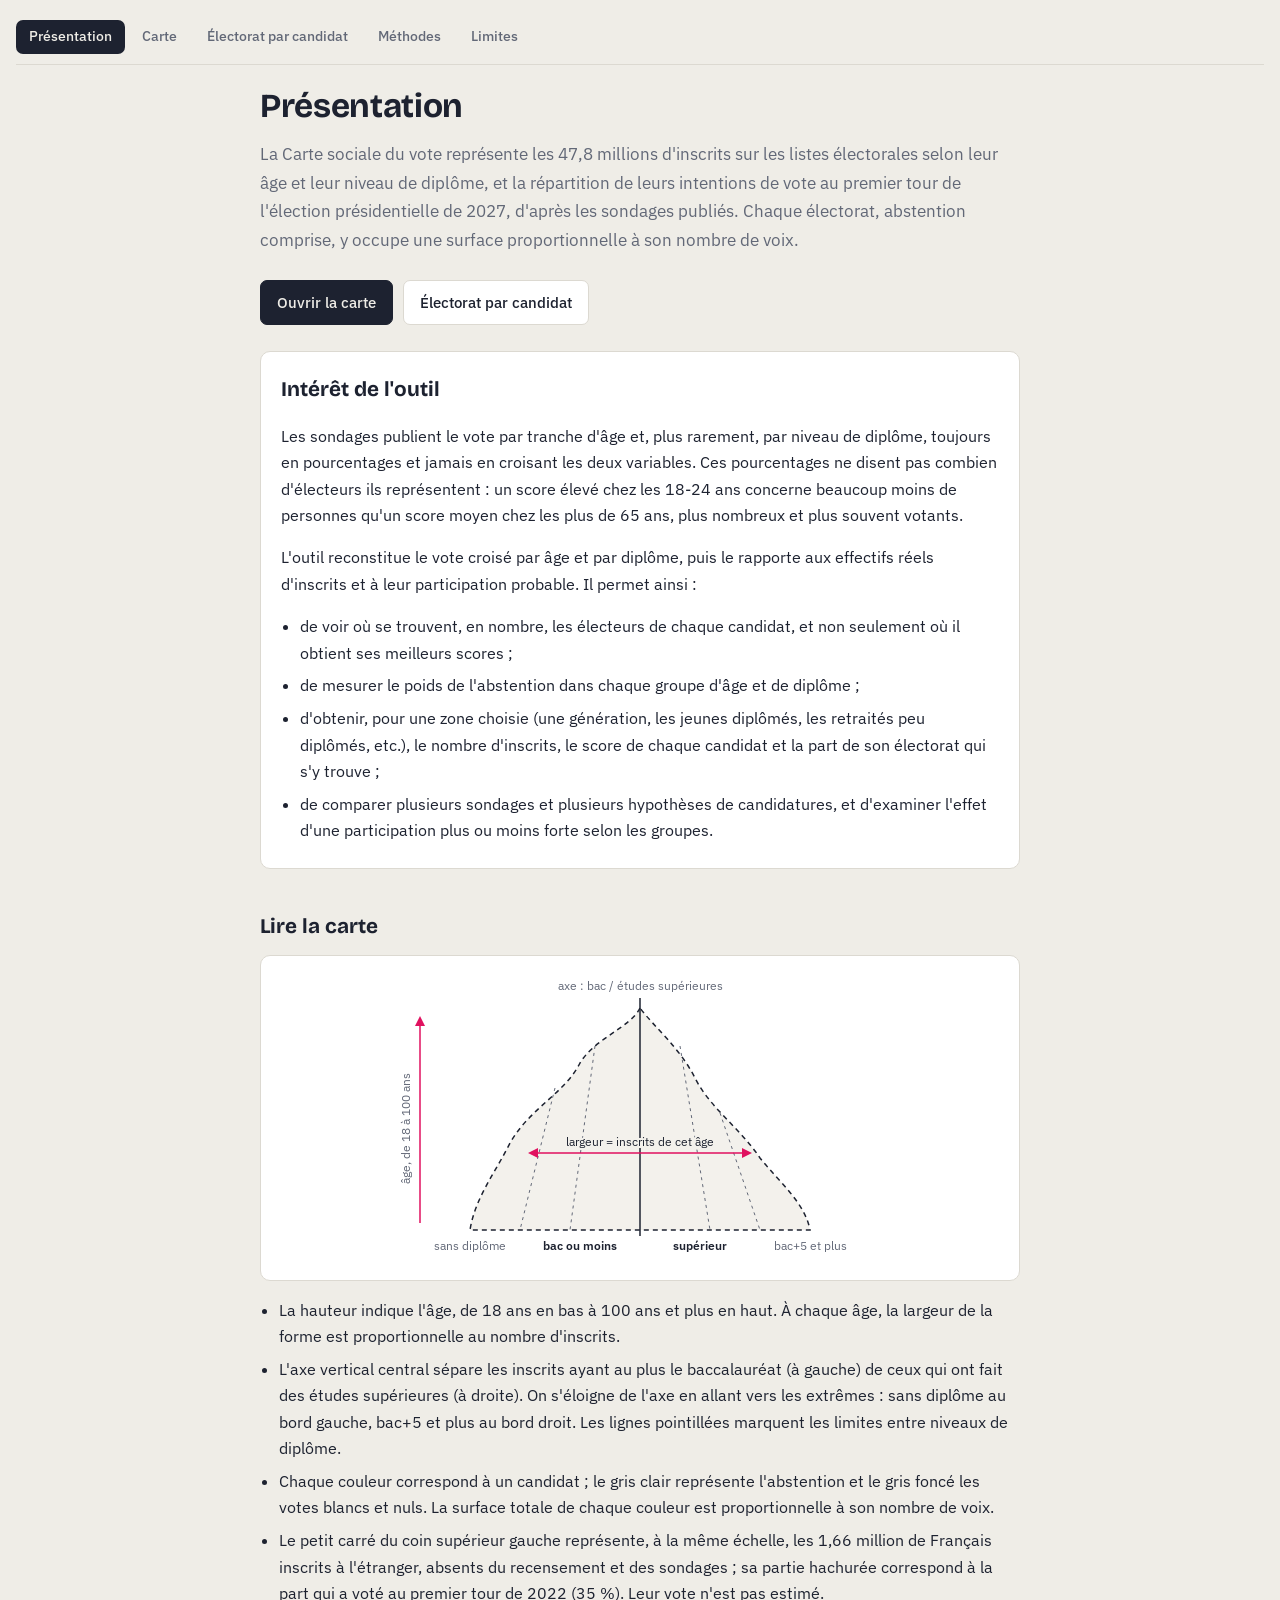
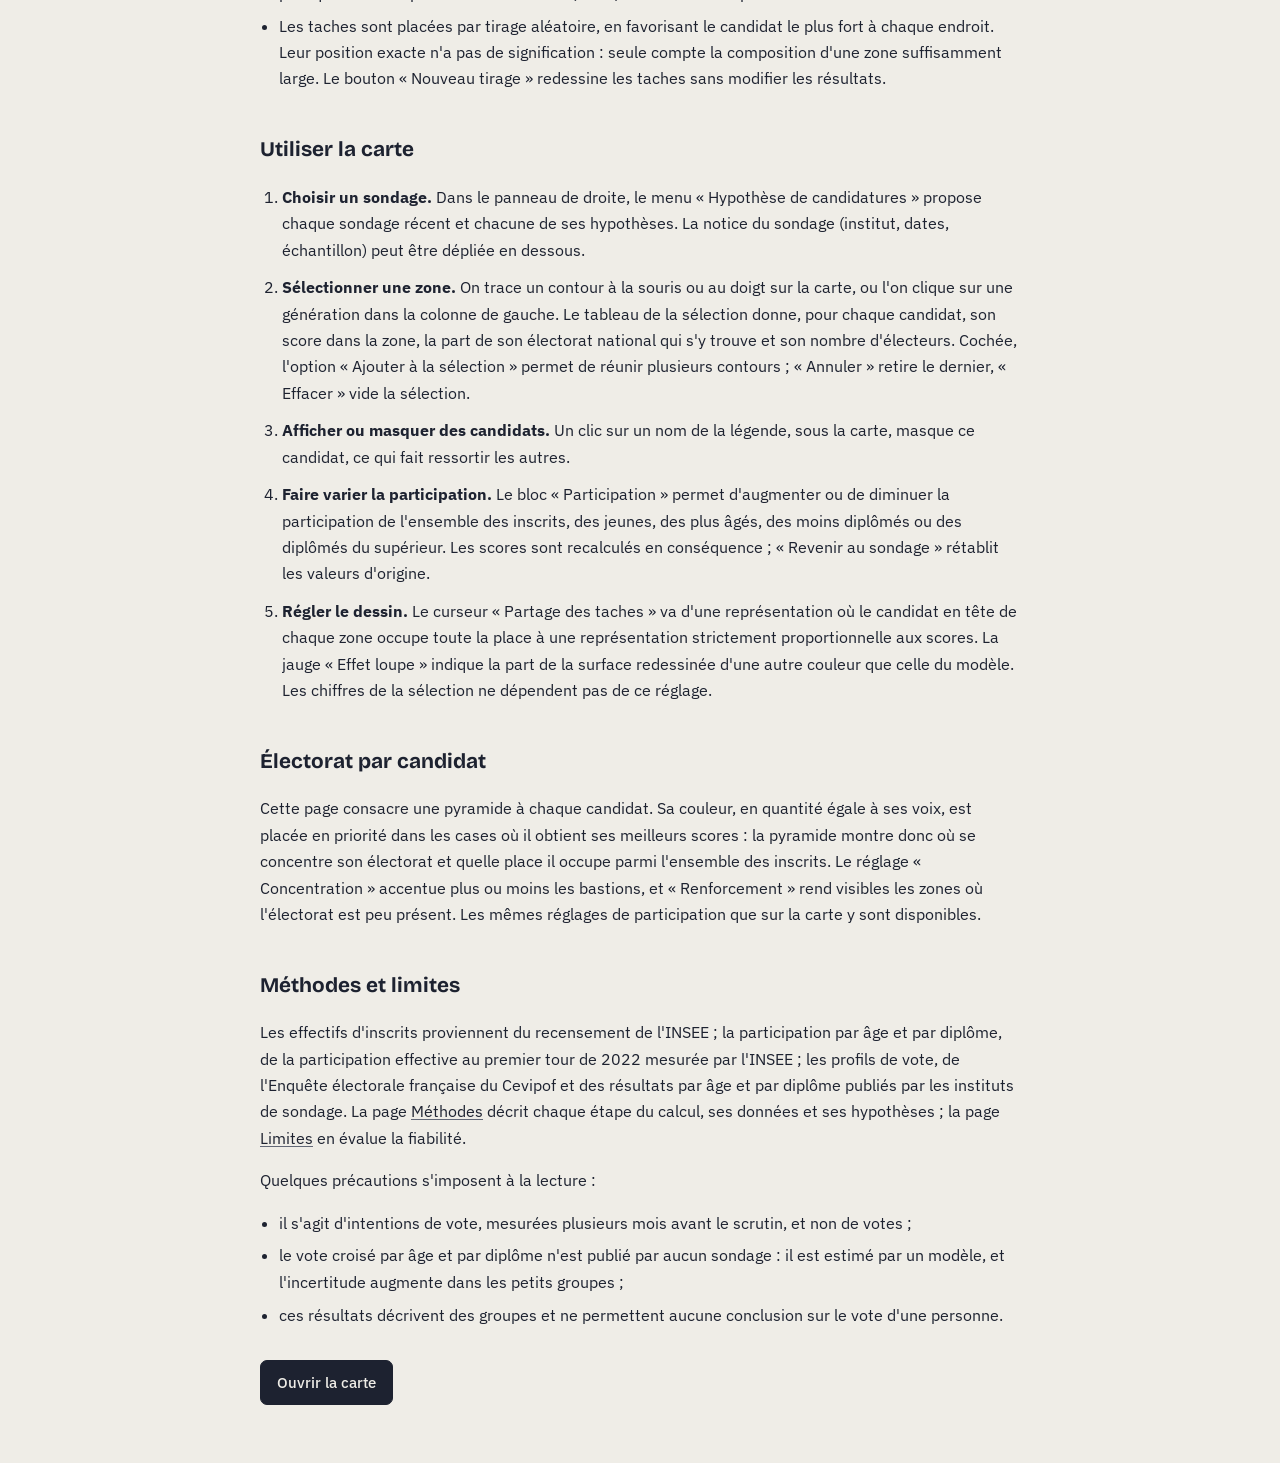
==== commit 91944480: "Site à jour (version ed663c0 du dépôt de travail)" ====
--- a/index.html
+++ b/index.html
@@ -7,8 +7,8 @@
 <title>Présentation · Carte sociale du vote</title>
 <link rel="preconnect" href="https://fonts.googleapis.com">
 <link rel="stylesheet" href="https://fonts.googleapis.com/css2?family=Bricolage+Grotesque:opsz,wght@12..96,600;12..96,700&family=IBM+Plex+Sans:wght@400;500;600&family=IBM+Plex+Mono:wght@400;500&display=swap">
-<link rel="stylesheet" href="style.css?v=9be120b">
-<script src="theme.js?v=9be120b"></script>
+<link rel="stylesheet" href="style.css?v=ed663c0">
+<script src="theme.js?v=ed663c0"></script>
 </head>
 <body>
 <nav class="onglets" aria-label="Pages du site"><a href="index.html" aria-current="page">Présentation</a><a href="carte.html">Carte</a><a href="electorats.html">Électorat par candidat</a><a href="methodes.html">Méthodes</a><a href="limites.html">Limites</a><label class="theme"><input type="checkbox" id="theme"> Mode clair</label></nav>
@@ -53,6 +53,7 @@
     <li>La hauteur indique l'âge, de 18 ans en bas à 100 ans et plus en haut. À chaque âge, la largeur de la forme est proportionnelle au nombre d'inscrits.</li>
     <li>L'axe vertical central sépare les inscrits ayant au plus le baccalauréat (à gauche) de ceux qui ont fait des études supérieures (à droite). On s'éloigne de l'axe en allant vers les extrêmes : sans diplôme au bord gauche, bac+5 et plus au bord droit. Les lignes pointillées marquent les limites entre niveaux de diplôme.</li>
     <li>Chaque couleur correspond à un candidat ; le gris clair représente l'abstention et le gris foncé les votes blancs et nuls. La surface totale de chaque couleur est proportionnelle à son nombre de voix.</li>
+    <li>Le petit carré du coin supérieur gauche représente, à la même échelle, les 1,66 million de Français inscrits à l'étranger, absents du recensement et des sondages ; sa partie hachurée correspond à la part qui a voté au premier tour de 2022 (35&nbsp;%). Leur vote n'est pas estimé.</li>
     <li>Les taches sont placées par tirage aléatoire, en favorisant le candidat le plus fort à chaque endroit. Leur position exacte n'a pas de signification : seule compte la composition d'une zone suffisamment large. Le bouton « Nouveau tirage » redessine les taches sans modifier les résultats.</li>
   </ul>
 
--- a/style.css
+++ b/style.css
@@ -315,3 +315,12 @@
 .presentation .etapes-usage li{margin:.7em 0}
 .sub a{color:inherit;text-underline-offset:2px}
 .schema .s-gras{fill:var(--fg);font-weight:600}
+/* Français de l'étranger : carré à l'échelle dans le coin supérieur gauche de la carte, zone vide (plus de 80 ans, bac ou moins) */
+.etranger{position:absolute;inset:0;pointer-events:none}
+.etranger .etr-carre{position:absolute;left:14px;top:34px;width:var(--cote);aspect-ratio:1;display:flex;flex-direction:column;border:1px dashed #1d2230;pointer-events:auto;cursor:help}
+.etr-carre i{display:block}
+.etr-abs{flex:1;background:#cfccc4}
+.etr-vot{height:var(--vot);background:repeating-linear-gradient(135deg,#7d8290 0 3px,#9a9eaa 3px 6px)}
+.etranger .etr-txt{position:absolute;top:32px;left:calc(14px + var(--cote) + 8px);display:flex;flex-direction:column;align-items:flex-start;font:.7rem/1.35 var(--f-body);color:#4a5060;text-align:left;background:color-mix(in srgb,var(--paper) 85%,transparent);padding:1px 4px 2px 2px;border-radius:3px;pointer-events:auto;cursor:help}
+.etr-txt b{color:#1d2230;font-weight:600}
+@media (max-width:700px){.etranger .etr-txt span{display:none}.etranger .etr-txt{font-size:.62rem}}
